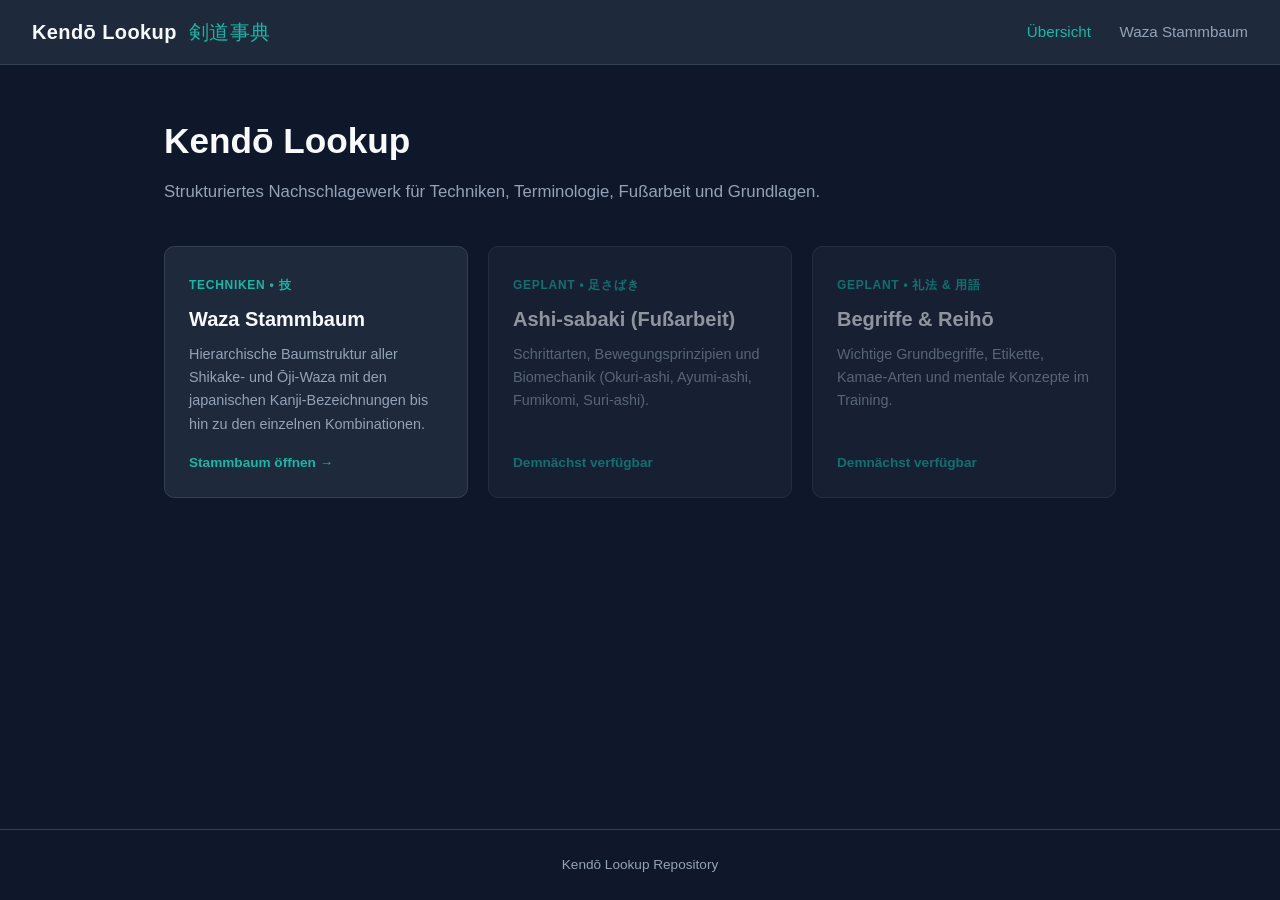
==== index.html @ 9ea8b171 "initial page setup" ====
<!DOCTYPE html>
<html lang="de">
<head>
<meta charset="UTF-8">
<meta name="viewport" content="width=device-width, initial-scale=1.0">
<title>Kendō Lookup – Nachschlagewerk & Technik-Übersicht</title>
<style>
  :root {
    --bg: #0f172a;
    --card-bg: #1e293b;
    --card-hover: #273549;
    --border: #334155;
    --accent: #14b8a6;
    --accent-hover: #0d9488;
    --text-main: #f8fafc;
    --text-muted: #94a3b8;
  }

  * {
    box-sizing: border-box;
    margin: 0;
    padding: 0;
  }

  body {
    font-family: -apple-system, BlinkMacSystemFont, "Segoe UI", Roboto, Helvetica, Arial, sans-serif;
    background-color: var(--bg);
    color: var(--text-main);
    line-height: 1.6;
    min-height: 100vh;
    display: flex;
    flex-direction: column;
  }

  nav {
    background-color: var(--card-bg);
    border-bottom: 1px solid var(--border);
    padding: 16px 32px;
    display: flex;
    justify-content: space-between;
    align-items: center;
  }

  nav .brand {
    font-size: 1.25rem;
    font-weight: 700;
    color: var(--text-main);
    text-decoration: none;
    letter-spacing: 0.02em;
  }

  nav .brand span {
    color: var(--accent);
    margin-left: 6px;
    font-weight: 400;
  }

  nav .links a {
    color: var(--text-muted);
    text-decoration: none;
    margin-left: 24px;
    font-size: 0.95rem;
    transition: color 0.15s ease;
  }

  nav .links a:hover,
  nav .links a.active {
    color: var(--accent);
  }

  main {
    max-width: 1000px;
    width: 100%;
    margin: 48px auto;
    padding: 0 24px;
    flex: 1;
  }

  .hero {
    margin-bottom: 40px;
  }

  .hero h1 {
    font-size: 2.2rem;
    margin-bottom: 10px;
  }

  .hero p {
    color: var(--text-muted);
    font-size: 1.05rem;
  }

  .grid {
    display: grid;
    grid-template-columns: repeat(auto-fill, minmax(290px, 1fr));
    gap: 20px;
  }

  .card {
    background: var(--card-bg);
    border: 1px solid var(--border);
    border-radius: 10px;
    padding: 24px;
    text-decoration: none;
    color: inherit;
    display: flex;
    flex-direction: column;
    justify-content: space-between;
    transition: transform 0.15s ease, background-color 0.15s ease, border-color 0.15s ease;
  }

  .card:hover {
    transform: translateY(-3px);
    background: var(--card-hover);
    border-color: var(--accent);
  }

  .card.disabled {
    opacity: 0.55;
    pointer-events: none;
  }

  .card-tag {
    display: inline-block;
    font-size: 0.75rem;
    text-transform: uppercase;
    letter-spacing: 0.06em;
    color: var(--accent);
    margin-bottom: 8px;
    font-weight: 600;
  }

  .card h2 {
    font-size: 1.25rem;
    margin-bottom: 8px;
  }

  .card p {
    color: var(--text-muted);
    font-size: 0.9rem;
    margin-bottom: 16px;
  }

  .card .cta {
    font-size: 0.85rem;
    font-weight: 600;
    color: var(--accent);
  }

  footer {
    text-align: center;
    padding: 24px;
    border-top: 1px solid var(--border);
    color: var(--text-muted);
    font-size: 0.85rem;
  }
</style>
</head>
<body>

<nav>
  <a href="index.html" class="brand">Kendō Lookup <span>剣道事典</span></a>
  <div class="links">
    <a href="index.html" class="active">Übersicht</a>
    <a href="waza-hierarchy.html">Waza Stammbaum</a>
  </div>
</nav>

<main>
  <section class="hero">
    <h1>Kendō Lookup</h1>
    <p>Strukturiertes Nachschlagewerk für Techniken, Terminologie, Fußarbeit und Grundlagen.</p>
  </section>

  <section class="grid">
    <a href="waza-hierarchy.html" class="card">
      <div>
        <span class="card-tag">Techniken • 技</span>
        <h2>Waza Stammbaum</h2>
        <p>Hierarchische Baumstruktur aller Shikake- und Ōji-Waza mit den japanischen Kanji-Bezeichnungen bis hin zu den einzelnen Kombinationen.</p>
      </div>
      <span class="cta">Stammbaum öffnen →</span>
    </a>

    <div class="card disabled">
      <div>
        <span class="card-tag">Geplant • 足さばき</span>
        <h2>Ashi-sabaki (Fußarbeit)</h2>
        <p>Schrittarten, Bewegungsprinzipien und Biomechanik (Okuri-ashi, Ayumi-ashi, Fumikomi, Suri-ashi).</p>
      </div>
      <span class="cta">Demnächst verfügbar</span>
    </div>

    <div class="card disabled">
      <div>
        <span class="card-tag">Geplant • 礼法 & 用語</span>
        <h2>Begriffe & Reihō</h2>
        <p>Wichtige Grundbegriffe, Etikette, Kamae-Arten und mentale Konzepte im Training.</p>
      </div>
      <span class="cta">Demnächst verfügbar</span>
    </div>
  </section>
</main>

<footer>
  Kendō Lookup Repository
</footer>

</body>
</html>
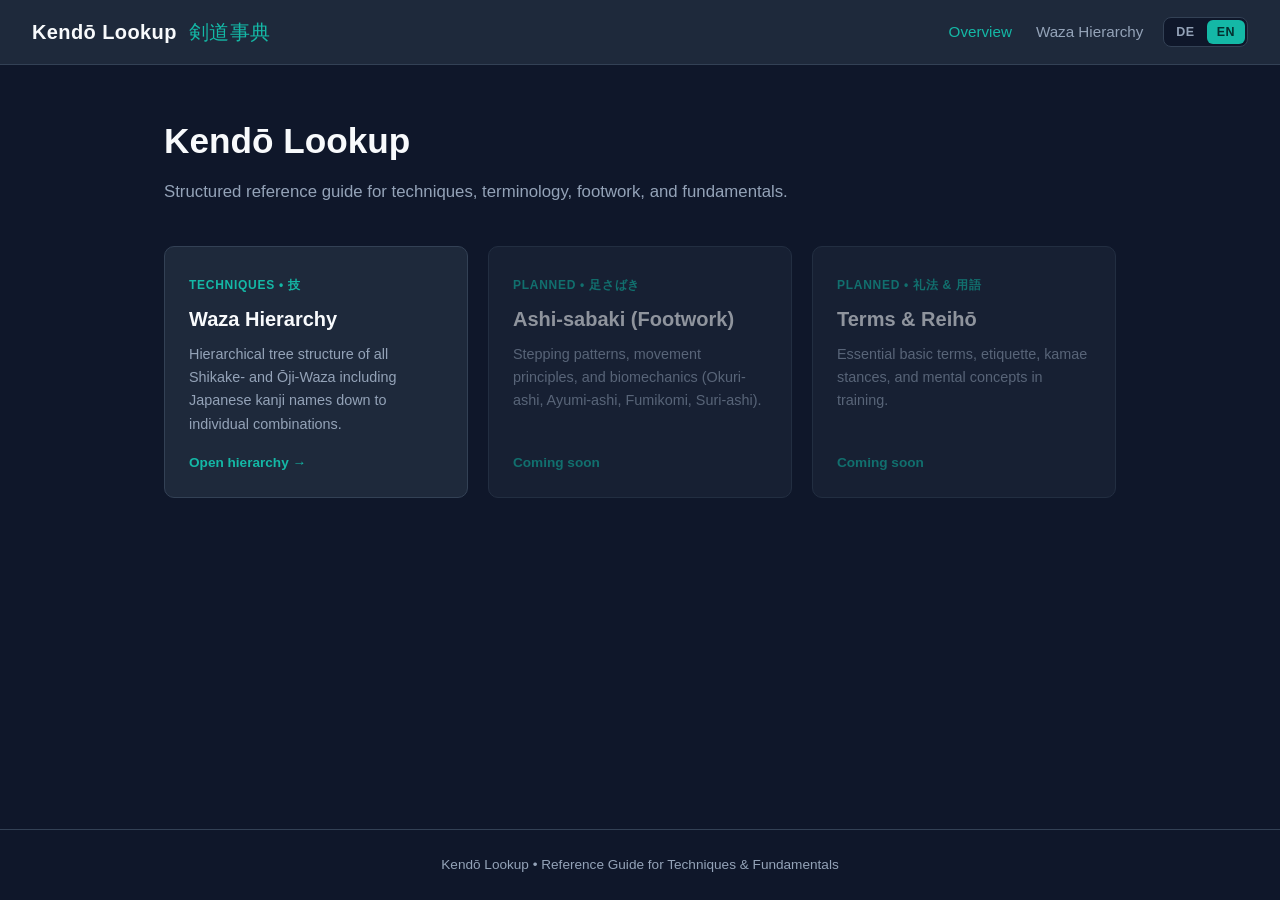
==== commit cb612b74: "added localization to the website + refactoring" ====
--- a/index.html
+++ b/index.html
@@ -3,208 +3,53 @@
 <head>
 <meta charset="UTF-8">
 <meta name="viewport" content="width=device-width, initial-scale=1.0">
-<title>Kendō Lookup – Nachschlagewerk & Technik-Übersicht</title>
-<style>
-  :root {
-    --bg: #0f172a;
-    --card-bg: #1e293b;
-    --card-hover: #273549;
-    --border: #334155;
-    --accent: #14b8a6;
-    --accent-hover: #0d9488;
-    --text-main: #f8fafc;
-    --text-muted: #94a3b8;
-  }
+<title data-i18n="index.pageTitle">Kendō Lookup – Nachschlagewerk &amp; Technik-Übersicht</title>
+<link rel="stylesheet" href="css/base.css">
+<link rel="stylesheet" href="css/home.css">
+</head>
+<body data-page="home">
 
-  * {
-    box-sizing: border-box;
-    margin: 0;
-    padding: 0;
-  }
-
-  body {
-    font-family: -apple-system, BlinkMacSystemFont, "Segoe UI", Roboto, Helvetica, Arial, sans-serif;
-    background-color: var(--bg);
-    color: var(--text-main);
-    line-height: 1.6;
-    min-height: 100vh;
-    display: flex;
-    flex-direction: column;
-  }
-
-  nav {
-    background-color: var(--card-bg);
-    border-bottom: 1px solid var(--border);
-    padding: 16px 32px;
-    display: flex;
-    justify-content: space-between;
-    align-items: center;
-  }
-
-  nav .brand {
-    font-size: 1.25rem;
-    font-weight: 700;
-    color: var(--text-main);
-    text-decoration: none;
-    letter-spacing: 0.02em;
-  }
-
-  nav .brand span {
-    color: var(--accent);
-    margin-left: 6px;
-    font-weight: 400;
-  }
-
-  nav .links a {
-    color: var(--text-muted);
-    text-decoration: none;
-    margin-left: 24px;
-    font-size: 0.95rem;
-    transition: color 0.15s ease;
-  }
-
-  nav .links a:hover,
-  nav .links a.active {
-    color: var(--accent);
-  }
-
-  main {
-    max-width: 1000px;
-    width: 100%;
-    margin: 48px auto;
-    padding: 0 24px;
-    flex: 1;
-  }
-
-  .hero {
-    margin-bottom: 40px;
-  }
-
-  .hero h1 {
-    font-size: 2.2rem;
-    margin-bottom: 10px;
-  }
-
-  .hero p {
-    color: var(--text-muted);
-    font-size: 1.05rem;
-  }
-
-  .grid {
-    display: grid;
-    grid-template-columns: repeat(auto-fill, minmax(290px, 1fr));
-    gap: 20px;
-  }
-
-  .card {
-    background: var(--card-bg);
-    border: 1px solid var(--border);
-    border-radius: 10px;
-    padding: 24px;
-    text-decoration: none;
-    color: inherit;
-    display: flex;
-    flex-direction: column;
-    justify-content: space-between;
-    transition: transform 0.15s ease, background-color 0.15s ease, border-color 0.15s ease;
-  }
-
-  .card:hover {
-    transform: translateY(-3px);
-    background: var(--card-hover);
-    border-color: var(--accent);
-  }
-
-  .card.disabled {
-    opacity: 0.55;
-    pointer-events: none;
-  }
-
-  .card-tag {
-    display: inline-block;
-    font-size: 0.75rem;
-    text-transform: uppercase;
-    letter-spacing: 0.06em;
-    color: var(--accent);
-    margin-bottom: 8px;
-    font-weight: 600;
-  }
-
-  .card h2 {
-    font-size: 1.25rem;
-    margin-bottom: 8px;
-  }
-
-  .card p {
-    color: var(--text-muted);
-    font-size: 0.9rem;
-    margin-bottom: 16px;
-  }
-
-  .card .cta {
-    font-size: 0.85rem;
-    font-weight: 600;
-    color: var(--accent);
-  }
-
-  footer {
-    text-align: center;
-    padding: 24px;
-    border-top: 1px solid var(--border);
-    color: var(--text-muted);
-    font-size: 0.85rem;
-  }
-</style>
-</head>
-<body>
-
-<nav>
-  <a href="index.html" class="brand">Kendō Lookup <span>剣道事典</span></a>
-  <div class="links">
-    <a href="index.html" class="active">Übersicht</a>
-    <a href="waza-hierarchy.html">Waza Stammbaum</a>
-  </div>
-</nav>
+<nav id="site-nav"></nav>
 
 <main>
   <section class="hero">
     <h1>Kendō Lookup</h1>
-    <p>Strukturiertes Nachschlagewerk für Techniken, Terminologie, Fußarbeit und Grundlagen.</p>
+    <p data-i18n="index.heroSubtitle">Strukturiertes Nachschlagewerk für Techniken, Terminologie, Fußarbeit und Grundlagen.</p>
   </section>
 
   <section class="grid">
     <a href="waza-hierarchy.html" class="card">
       <div>
-        <span class="card-tag">Techniken • 技</span>
-        <h2>Waza Stammbaum</h2>
-        <p>Hierarchische Baumstruktur aller Shikake- und Ōji-Waza mit den japanischen Kanji-Bezeichnungen bis hin zu den einzelnen Kombinationen.</p>
+        <span class="card-tag"><span data-i18n="index.cards.waza.tag">Techniken</span> • 技</span>
+        <h2 data-i18n="index.cards.waza.title">Waza Stammbaum</h2>
+        <p data-i18n="index.cards.waza.desc">Hierarchische Baumstruktur aller Shikake- und Ōji-Waza mit den japanischen Kanji-Bezeichnungen bis hin zu den einzelnen Kombinationen.</p>
       </div>
-      <span class="cta">Stammbaum öffnen →</span>
+      <span class="cta" data-i18n="index.cards.waza.cta">Stammbaum öffnen →</span>
     </a>
 
     <div class="card disabled">
       <div>
-        <span class="card-tag">Geplant • 足さばき</span>
-        <h2>Ashi-sabaki (Fußarbeit)</h2>
-        <p>Schrittarten, Bewegungsprinzipien und Biomechanik (Okuri-ashi, Ayumi-ashi, Fumikomi, Suri-ashi).</p>
+        <span class="card-tag"><span data-i18n="index.cards.planned">Geplant</span> • 足さばき</span>
+        <h2>Ashi-sabaki (<span data-i18n="index.cards.ashisabaki.sub">Fußarbeit</span>)</h2>
+        <p data-i18n="index.cards.ashisabaki.desc">Schrittarten, Bewegungsprinzipien und Biomechanik (Okuri-ashi, Ayumi-ashi, Fumikomi, Suri-ashi).</p>
       </div>
-      <span class="cta">Demnächst verfügbar</span>
+      <span class="cta" data-i18n="index.cards.comingSoon">Demnächst verfügbar</span>
     </div>
 
     <div class="card disabled">
       <div>
-        <span class="card-tag">Geplant • 礼法 & 用語</span>
-        <h2>Begriffe & Reihō</h2>
-        <p>Wichtige Grundbegriffe, Etikette, Kamae-Arten und mentale Konzepte im Training.</p>
+        <span class="card-tag"><span data-i18n="index.cards.planned">Geplant</span> • 礼法 &amp; 用語</span>
+        <h2><span data-i18n="index.cards.terms.titlePrefix">Begriffe</span> &amp; Reihō</h2>
+        <p data-i18n="index.cards.terms.desc">Wichtige Grundbegriffe, Etikette, Kamae-Arten und mentale Konzepte im Training.</p>
       </div>
-      <span class="cta">Demnächst verfügbar</span>
+      <span class="cta" data-i18n="index.cards.comingSoon">Demnächst verfügbar</span>
     </div>
   </section>
 </main>
 
-<footer>
-  Kendō Lookup Repository
-</footer>
+<footer id="site-footer"></footer>
 
+<script src="js/layout.js"></script>
+<script src="js/i18n.js"></script>
 </body>
 </html>
--- a/css/base.css
+++ b/css/base.css
@@ -0,0 +1,152 @@
+:root {
+  --bg: #0f172a;
+  --card-bg: #1e293b;
+  --card-hover: #273549;
+  --border: #334155;
+  --line-color: #475569;
+  --accent: #14b8a6;
+  --accent-hover: #0d9488;
+  --text-main: #f8fafc;
+  --text-muted: #94a3b8;
+}
+
+* {
+  box-sizing: border-box;
+  margin: 0;
+  padding: 0;
+}
+
+body {
+  font-family: -apple-system, BlinkMacSystemFont, "Segoe UI", Roboto, Helvetica, Arial, sans-serif;
+  background-color: var(--bg);
+  color: var(--text-main);
+  line-height: 1.6;
+  min-height: 100vh;
+  display: flex;
+  flex-direction: column;
+}
+
+/* Navigation */
+nav {
+  background-color: var(--card-bg);
+  border-bottom: 1px solid var(--border);
+  padding: 16px 32px;
+  display: flex;
+  justify-content: space-between;
+  align-items: center;
+  flex-wrap: wrap;
+  gap: 12px;
+  position: sticky;
+  top: 0;
+  z-index: 50;
+}
+
+nav .brand {
+  font-size: 1.25rem;
+  font-weight: 700;
+  color: var(--text-main);
+  text-decoration: none;
+  letter-spacing: 0.02em;
+}
+
+nav .brand span {
+  color: var(--accent);
+  margin-left: 6px;
+  font-weight: 400;
+}
+
+nav .nav-right {
+  display: flex;
+  align-items: center;
+  gap: 20px;
+  flex-wrap: wrap;
+}
+
+nav .links {
+  display: flex;
+  align-items: center;
+  gap: 24px;
+}
+
+nav .links a {
+  color: var(--text-muted);
+  text-decoration: none;
+  font-size: 0.95rem;
+  transition: color 0.15s ease;
+}
+
+nav .links a:hover,
+nav .links a.active {
+  color: var(--accent);
+}
+
+/* Language Switcher */
+.lang-switcher {
+  display: inline-flex;
+  background: var(--bg);
+  border: 1px solid var(--border);
+  border-radius: 8px;
+  padding: 2px;
+  gap: 2px;
+}
+
+.lang-btn {
+  background: transparent;
+  border: none;
+  color: var(--text-muted);
+  font-size: 0.78rem;
+  font-weight: 600;
+  padding: 5px 10px;
+  border-radius: 6px;
+  cursor: pointer;
+  transition: all 0.15s ease;
+  letter-spacing: 0.04em;
+}
+
+.lang-btn:hover {
+  color: var(--text-main);
+}
+
+.lang-btn.active {
+  background: var(--accent);
+  color: #042f2e;
+}
+
+/* Footer */
+footer {
+  text-align: center;
+  padding: 24px 20px;
+  border-top: 1px solid var(--border);
+  color: var(--text-muted);
+  font-size: 0.85rem;
+  margin-top: auto;
+}
+
+footer a {
+  color: var(--accent);
+  text-decoration: none;
+  margin-left: 6px;
+}
+
+footer a:hover {
+  text-decoration: underline;
+}
+
+@media (max-width: 640px) {
+  nav {
+    padding: 14px 20px;
+  }
+  nav .links {
+    gap: 16px;
+  }
+}
+
+@media print {
+  nav, footer {
+    display: none;
+  }
+  body {
+    background: #ffffff;
+    color: #0f172a;
+  }
+}
--- a/css/home.css
+++ b/css/home.css
@@ -0,0 +1,78 @@
+main {
+  max-width: 1000px;
+  width: 100%;
+  margin: 48px auto;
+  padding: 0 24px;
+  flex: 1;
+}
+
+.hero {
+  margin-bottom: 40px;
+}
+
+.hero h1 {
+  font-size: 2.2rem;
+  margin-bottom: 10px;
+}
+
+.hero p {
+  color: var(--text-muted);
+  font-size: 1.05rem;
+}
+
+.grid {
+  display: grid;
+  grid-template-columns: repeat(auto-fill, minmax(290px, 1fr));
+  gap: 20px;
+}
+
+.card {
+  background: var(--card-bg);
+  border: 1px solid var(--border);
+  border-radius: 10px;
+  padding: 24px;
+  text-decoration: none;
+  color: inherit;
+  display: flex;
+  flex-direction: column;
+  justify-content: space-between;
+  transition: transform 0.15s ease, background-color 0.15s ease, border-color 0.15s ease;
+}
+
+.card:hover {
+  transform: translateY(-3px);
+  background: var(--card-hover);
+  border-color: var(--accent);
+}
+
+.card.disabled {
+  opacity: 0.55;
+  pointer-events: none;
+}
+
+.card-tag {
+  display: inline-block;
+  font-size: 0.75rem;
+  text-transform: uppercase;
+  letter-spacing: 0.06em;
+  color: var(--accent);
+  margin-bottom: 8px;
+  font-weight: 600;
+}
+
+.card h2 {
+  font-size: 1.25rem;
+  margin-bottom: 8px;
+}
+
+.card p {
+  color: var(--text-muted);
+  font-size: 0.9rem;
+  margin-bottom: 16px;
+}
+
+.card .cta {
+  font-size: 0.85rem;
+  font-weight: 600;
+  color: var(--accent);
+}
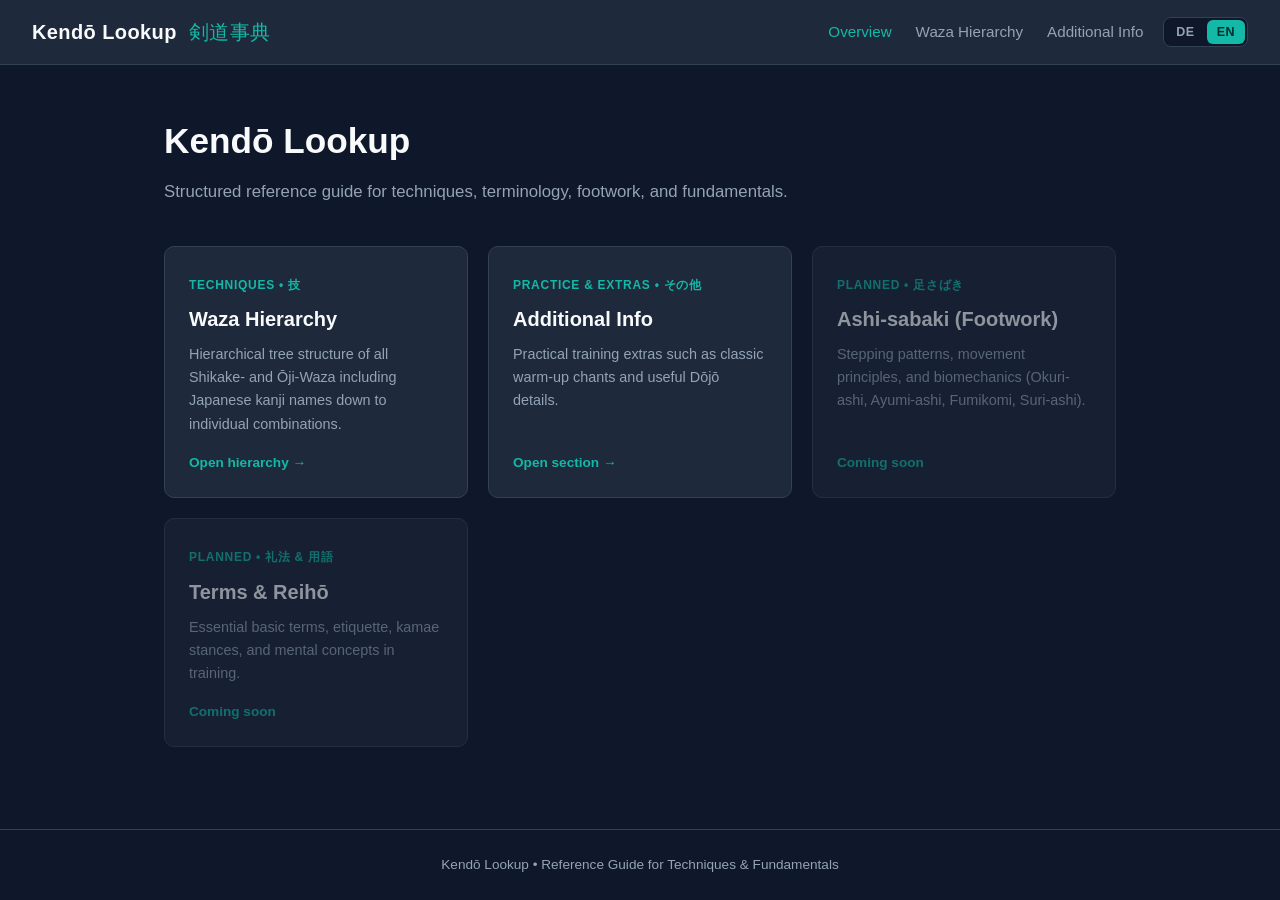
==== commit 028e42be: "added warmup chant" ====
--- a/index.html
+++ b/index.html
@@ -27,6 +27,15 @@
       <span class="cta" data-i18n="index.cards.waza.cta">Stammbaum öffnen →</span>
     </a>
 
+    <a href="additional-info.html" class="card">
+      <div>
+        <span class="card-tag"><span data-i18n="index.cards.additional.tag">Praxis &amp; Extras</span> • その他</span>
+        <h2 data-i18n="index.cards.additional.title">Weitere Infos</h2>
+        <p data-i18n="index.cards.additional.desc">Praktische Ergänzungen rund ums Training wie klassische Aufwärmrufe und nützliche Dōjō-Details.</p>
+      </div>
+      <span class="cta" data-i18n="index.cards.additional.cta">Infos öffnen →</span>
+    </a>
+
     <div class="card disabled">
       <div>
         <span class="card-tag"><span data-i18n="index.cards.planned">Geplant</span> • 足さばき</span>
--- a/css/home.css
+++ b/css/home.css
@@ -13,6 +13,12 @@
 .hero h1 {
   font-size: 2.2rem;
   margin-bottom: 10px;
+}
+
+.hero h1 .jp-sub {
+  color: var(--accent);
+  font-weight: 400;
+  font-size: 1.4rem;
 }
 
 .hero p {
